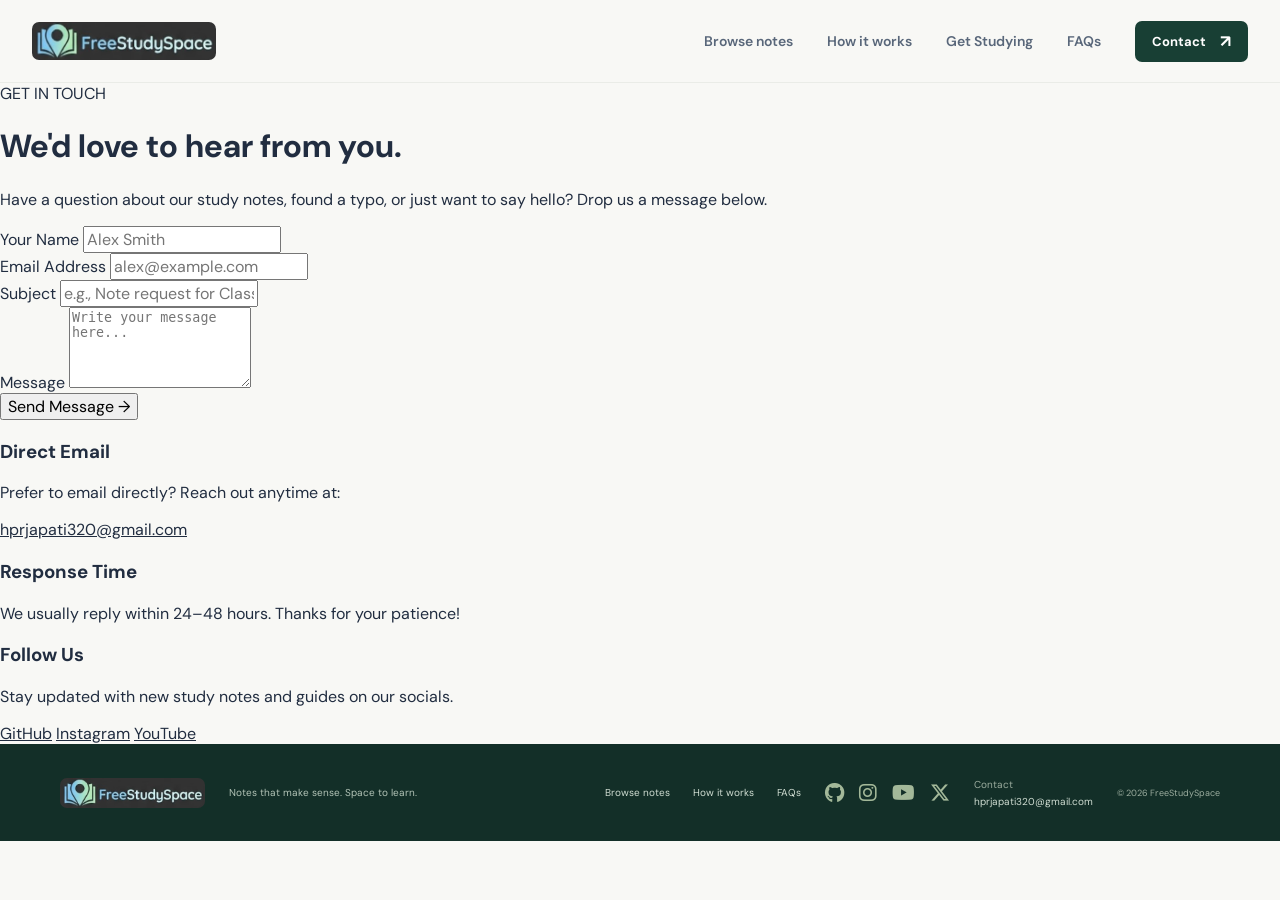
==== contact.html @ 7b33a217 "Added contact page" ====
<!DOCTYPE html>
<html lang="en">
<head>
    <meta charset="UTF-8">
    <meta name="viewport" content="width=device-width, initial-scale=1.0">
    <meta name="theme-color" content="#f8f8f5">
    <title>Contact Us — FreeStudySpace</title>
    <link rel="stylesheet" href="contact.css">
    <link rel="preconnect" href="https://fonts.googleapis.com">
    <link rel="stylesheet" href="https://cdnjs.cloudflare.com/ajax/libs/font-awesome/6.5.1/css/all.min.css">
    <link rel="preconnect" href="https://fonts.gstatic.com" crossorigin>
    <link
        href="https://fonts.googleapis.com/css2?family=DM+Sans:wght@400;500;600;700&family=Manrope:wght@400;500;600;700;800&display=swap"
        rel="stylesheet">
</head>
<body>

    <!-- Header / Navigation -->
    <a class="skip-link" href="#main">Skip to content</a>
    <header class="site-header" id="top">
        <div class="nav-shell">
            <a class="brand" href="#top" aria-label="FreeStudySpace home"><img src="FreeStudySpace.jpg"
                    alt="FreeStudySpace" width="400" height="100"></a>
            <button class="menu-toggle" type="button" aria-expanded="false" aria-controls="primary-navigation"
                aria-label="Open navigation"><span></span><span></span></button>
            <nav class="primary-navigation" id="primary-navigation" aria-label="Main navigation">
                <a href="index.html #notes">Browse notes</a>
                <a href="index.html #how-it-works">How it works</a>
                <a href="index.html #notes">Get Studying</a>
                <a href="index.html #faq">FAQs</a>
                <a class="nav-cta" href="contact.html">Contact<span aria-hidden="true">↗</span></a>
            </nav>
        </div>
    </header>

    <!-- Main Contact Section -->
    <main class="contact-main">
        <div class="container">
            
            <div class="contact-header">
                <span class="badge">GET IN TOUCH</span>
                <h1>We'd love to hear from you.</h1>
                <p>Have a question about our study notes, found a typo, or just want to say hello? Drop us a message below.</p>
            </div>

            <div class="contact-grid">
                
                <!-- Contact Form -->
                <div class="form-wrapper">
                    <form action="#" method="POST" class="contact-form">
                        <div class="form-group">
                            <label for="name">Your Name</label>
                            <input type="text" id="name" name="name" placeholder="Alex Smith" required>
                        </div>

                        <div class="form-group">
                            <label for="email">Email Address</label>
                            <input type="email" id="email" name="email" placeholder="alex@example.com" required>
                        </div>

                        <div class="form-group">
                            <label for="subject">Subject</label>
                            <input type="text" id="subject" name="subject" placeholder="e.g., Note request for Class 10 Math">
                        </div>

                        <div class="form-group">
                            <label for="message">Message</label>
                            <textarea id="message" name="message" rows="5" placeholder="Write your message here..." required></textarea>
                        </div>

                        <button type="submit" class="btn-primary">Send Message →</button>
                    </form>
                </div>

                <!-- Direct Info / Sidebar -->
                <div class="contact-info">
                    <div class="info-card">
                        <h3>Direct Email</h3>
                        <p>Prefer to email directly? Reach out anytime at:</p>
                        <a href="mailto:hprjapati320@gmail.com" class="email-link">hprjapati320@gmail.com</a>
                    </div>

                    <div class="info-card">
                        <h3>Response Time</h3>
                        <p>We usually reply within 24–48 hours. Thanks for your patience!</p>
                    </div>

                    <div class="info-card">
                        <h3>Follow Us</h3>
                        <p>Stay updated with new study notes and guides on our socials.</p>
                        <div class="social-icons">
                            <a href="#" aria-label="GitHub">GitHub</a>
                            <a href="#" aria-label="Instagram">Instagram</a>
                            <a href="#" aria-label="YouTube">YouTube</a>
                        </div>
                    </div>
                </div>

            </div>

        </div>
    </main>

    <!-- Footer -->
    <footer class="site-footer">
        <div class="footer-inner">
            <a class="brand footer-brand" href="#top" aria-label="FreeStudySpace home"><img src="FreeStudySpace.jpg"
                    alt="" width="400" height="100"></a>
            <p>Notes that make sense. Space to learn.</p>
            <nav aria-label="Footer navigation"><a href="#notes">Browse notes</a><a href="#how-it-works">How it
                    works</a><a href="#faq">FAQs</a></nav>
            <!-- Social Media Links -->
            <div class="footer-socials">
                <a href="https://github.com/HEMANT155350" target="_blank" aria-label="GitHub">
                    <i class="fa-brands fa-github"></i>
                </a>
                <a href="https://instagram.com/just.hemant_vibes" target="_blank" aria-label="Instagram">
                    <i class="fa-brands fa-instagram"></i>
                </a>
                <a href="https://youtube.com/@your-channel" target="_blank" aria-label="YouTube">
                    <i class="fa-brands fa-youtube"></i>
                </a>
                <a href="https://x.com/your-handle" target="_blank" aria-label="X (Twitter)">
                    <i class="fa-brands fa-x-twitter"></i>
                </a>
            </div>
            <div class="footer-contact">
                <span>Contact</span>
                <a href="mailto:hprjapati320@gmail.com">hprjapati320@gmail.com</a>
            </div>
            <span class="footer-copyright">© <span id="current-year">2026</span> FreeStudySpace</span>
        </div>
    </footer>
    <script src="app.js"></script>
</body>
</html>
---- contact.css ----
:root {
  color-scheme: light;
  --ink: #212d40;
  --ink-soft: #687488;
  --green: #326a56;
  --green-dark: #183f34;
  --lavender: #eae7f6;
  --paper: #f8f8f5;
  --white: #fff;
  --line: #e8eae5;
  --serif: "Manrope", "DM Sans", sans-serif;
  --sans: "DM Sans", sans-serif;
}

* {
  box-sizing: border-box;
}

html {
  scroll-behavior: smooth;
  scroll-padding-top: 92px;
}

body {
  margin: 0;
  color: var(--ink);
  background: var(--paper);
  font-family: var(--sans);
  -webkit-font-smoothing: antialiased;
}

a {
    color: inherit;
}

.skip-link {
  position: absolute;
  top: 8px;
  left: 8px;
  z-index: 20;
  padding: 10px 16px;
  transform: translateY(-150%);
  color: var(--white);
  background: var(--green-dark);
  border-radius: 6px;
}

.skip-link:focus {
  transform: translateY(0);
}

button,
input {
  font: inherit;
}

a,
button {
  -webkit-tap-highlight-color: transparent;
}

a:focus-visible,
button:focus-visible,
input:focus-visible,
select:focus-visible,
summary:focus-visible {
  outline: 3px solid #85bb9a;
  outline-offset: 3px;
  border-radius: 5px;
}

.visually-hidden {
  position: absolute;
  width: 1px;
  height: 1px;
  overflow: hidden;
  clip: rect(0, 0, 0, 0);
  white-space: nowrap;
  clip-path: inset(50%);
}

.section-wrap {
  width: min(1160px, calc(100% - 64px));
  margin-inline: auto;
}

.site-header {
  position: sticky;
  top: 0;
  z-index: 10;
  background: rgb(248 248 245 / 95%);
  border-bottom: 1px solid rgb(232 234 229 / 85%);
  backdrop-filter: blur(12px);
}

.nav-shell {
  width: min(1240px, calc(100% - 64px));
  height: 82px;
  margin: auto;
  display: flex;
  align-items: center;
  justify-content: space-between;
}

.brand {
  display: inline-flex;
  width: 184px;
  overflow: hidden;
  border-radius: 7px;
  background: #252829;
}

.brand img {
  display: block;
  width: 100%;
  height: auto;
}

.primary-navigation {
  display: flex;
  align-items: center;
  gap: 34px;
}

.primary-navigation>a:not(.nav-cta) {
  color: #59677a;
  font-size: 14px;
  font-weight: 600;
  text-decoration: none;
  transition: color .2s ease;
}

.primary-navigation>a:not(.nav-cta):hover,
.footer-inner nav a:hover {
  color: var(--green);
}

.nav-cta {
  display: inline-flex;
  align-items: center;
  gap: 14px;
  padding: 12px 17px;
  color: var(--white);
  background: var(--green-dark);
  border-radius: 7px;
  font-size: 13px;
  font-weight: 700;
  text-decoration: none;
  transition: background .2s ease, transform .2s ease;
}

.nav-cta:hover,
.button-primary:hover {
  background: #245b49;
  transform: translateY(-1px);
}

.nav-cta span {
  font-size: 17px;
  line-height: 1;
}

.menu-toggle {
  display: none;
}

@media (max-width: 640px) {
  html {
    scroll-padding-top: 74px;
  }
  .nav-shell {
    width: calc(100% - 36px);
    height: 68px;
  }
  .menu-toggle {
    display: flex;
    width: 42px;
    height: 42px;
    flex-direction: column;
    align-items: center;
    justify-content: center;
    gap: 6px;
    color: var(--ink);
    background: transparent;
    border: 1px solid #dce4dc;
    border-radius: 8px;
    cursor: pointer;
  }

  .menu-toggle span {
    width: 17px;
    height: 2px;
    background: currentColor;
    border-radius: 2px;
    transition: transform .2s ease;
  }

  .menu-toggle[aria-expanded="true"] span:first-child {
    transform: translateY(4px) rotate(45deg);
  }

  .menu-toggle[aria-expanded="true"] span:last-child {
    transform: translateY(-4px) rotate(-45deg);
  }

  .primary-navigation {
    position: absolute;
    top: 67px;
    right: 0;
    left: 0;
    display: none;
    align-items: stretch;
    gap: 0;
    padding: 9px 20px 19px;
    background: var(--paper);
    border-bottom: 1px solid var(--line);
    box-shadow: 0 14px 20px #1a3a2b0a;
  }

  .primary-navigation.is-open {
    display: flex;
    flex-direction: column;
  }

  .primary-navigation>a:not(.nav-cta) {
    padding: 14px 6px;
    border-bottom: 1px solid var(--line);
    font-size: 14px;
  }

  .nav-cta {
    justify-content: space-between;
    margin-top: 14px;
    padding: 14px 15px;
  }

  .footer-inner {
    width: calc(100% - 40px);
    min-height: 0;
    flex-wrap: wrap;
    justify-content: space-between;
    gap: 16px;
    padding-block: 21px;
  }

  .footer-brand {
    width: 133px;
  }

  .footer-inner>p {
    width: calc(100% - 150px);
    margin: 0;
    text-align: right;
  }

  .footer-inner nav {
    width: 100%;
    justify-content: space-between;
    gap: 10px;
    padding-block: 3px;
  }

  .footer-inner nav a {
    font-size: 10px;
  }

  .footer-contact {
    width: 100%;
    flex-direction: row;
    flex-wrap: wrap;
    gap: 6px;
  }

  .footer-copyright {
    width: 100%;
  }
}

@media (max-width: 900px) {

  .nav-shell {
    width: calc(100% - 48px);
    height: 74px;
  }

  .primary-navigation {
    gap: 22px;
  }

  .footer-inner {
    width: calc(100% - 48px);
  }
}

.site-footer {
  color: #e7eee8;
  background: #132f28;
}

.footer-inner {
  width: min(1160px, calc(100% - 64px));
  min-height: 97px;
  margin: auto;
  display: flex;
  align-items: center;
  justify-content: space-between;
  gap: 24px;
}

.footer-brand {
  width: 145px;
}

.footer-inner>p {
  margin: 0 auto 0 0;
  color: #b3c4b7;
  font-size: 10px;
}

.footer-inner nav {
  display: flex;
  gap: 23px;
}

.footer-inner nav a {
  color: #d0ddd2;
  font-size: 10px;
  text-decoration: none;
  transition: color .2s ease;
}

.footer-contact {
  display: flex;
  flex-direction: column;
  gap: 4px;
  font-size: 10px;
}

.footer-contact span {
  color: #9cad9f;
}

.footer-contact a {
  color: #d0ddd2;
  text-decoration: none;
  transition: color .2s ease;
}

.footer-contact a:hover {
  color: #fff;
}

.footer-copyright {
  color: #9cad9f;
  font-size: 9px;
}

/* Container Layout */
.footer-socials {
  display: flex;
  gap: 15px;
  align-items: center;
}

/* Social Icon Styling */
.footer-socials a {
  color: #a3b899;
  /* Light green/tint matching your color theme */
  font-size: 1.25rem;
  text-decoration: none;
  transition: color 0.2s ease-in-out, transform 0.2s ease-in-out;
}

/* Hover Effect */
.footer-socials a:hover {
  color: #ffffff;
  transform: translateY(-2px);
}

@media (prefers-reduced-motion: reduce) {

  *,
  *::before,
  *::after {
    scroll-behavior: auto !important;
    animation-duration: .01ms !important;
    animation-iteration-count: 1 !important;
    transition-duration: .01ms !important;
  }
}

@media (max-width: 380px) {

    .footer-inner {
        width: calc(100% - 32px);
    }
}
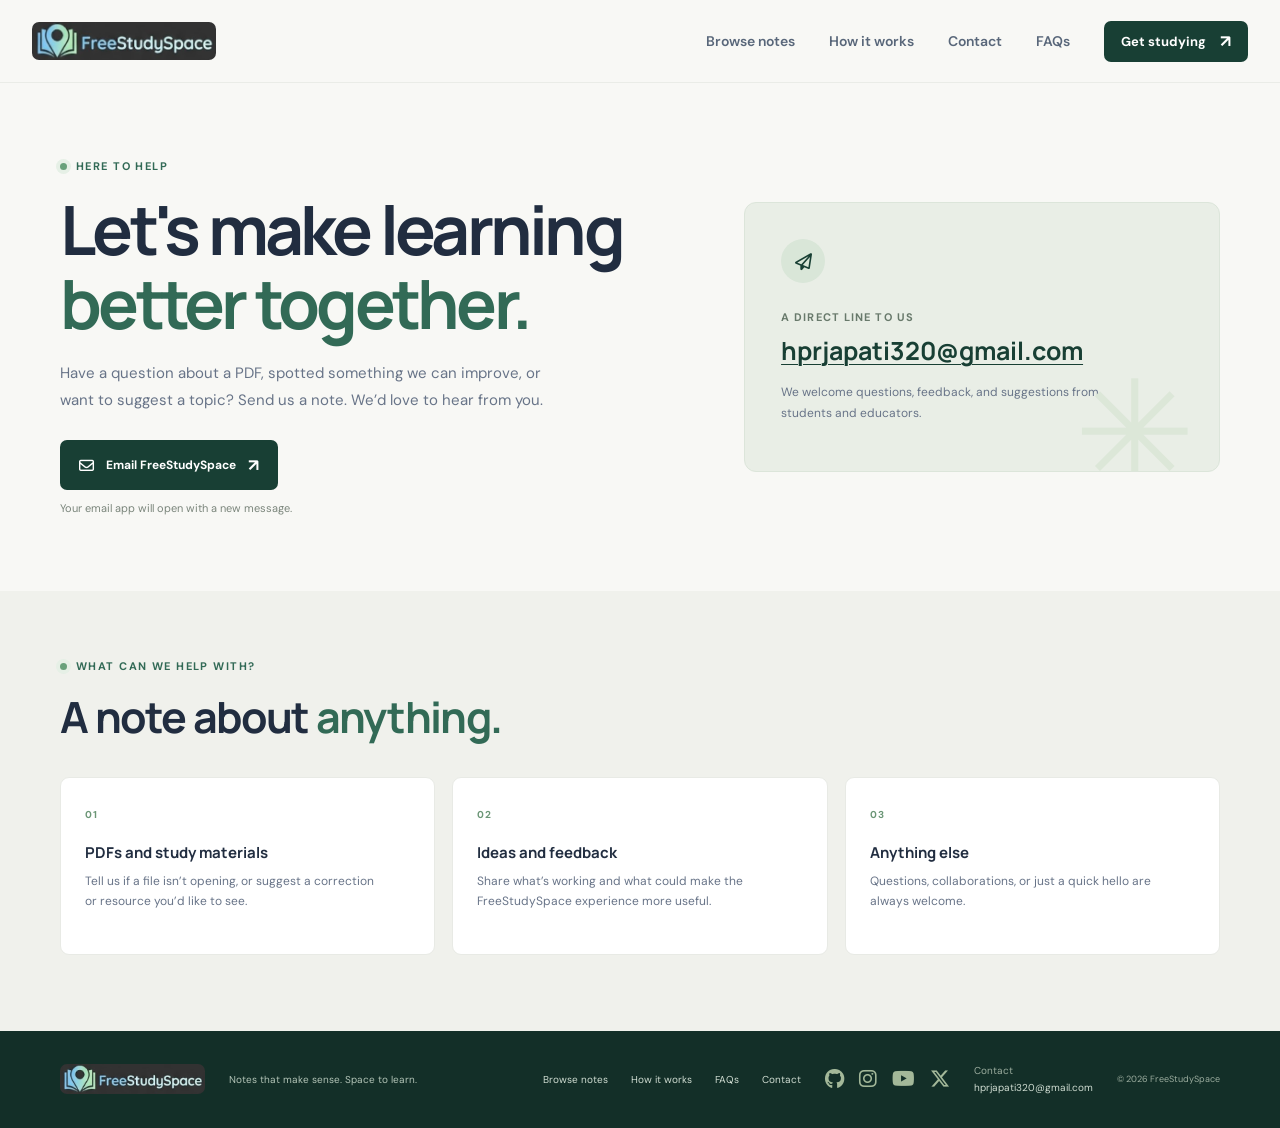
==== commit c0021c04: "Add responsive contact page Co-authored-by: Copilot App <223556219+Copilot@users.noreply.github.com>" ====
--- a/contact.html
+++ b/contact.html
@@ -1,128 +1,110 @@
-<!DOCTYPE html>
+<!doctype html>
 <html lang="en">
+
 <head>
     <meta charset="UTF-8">
-    <meta name="viewport" content="width=device-width, initial-scale=1.0">
+    <meta name="viewport" content="width=device-width, initial-scale=1">
     <meta name="theme-color" content="#f8f8f5">
-    <title>Contact Us — FreeStudySpace</title>
-    <link rel="stylesheet" href="contact.css">
+    <meta name="description"
+        content="Contact FreeStudySpace with questions, feedback, or suggestions for study notes and practical files.">
+    <title>Contact — FreeStudySpace</title>
     <link rel="preconnect" href="https://fonts.googleapis.com">
+    <link rel="preconnect" href="https://fonts.gstatic.com" crossorigin>
     <link rel="stylesheet" href="https://cdnjs.cloudflare.com/ajax/libs/font-awesome/6.5.1/css/all.min.css">
-    <link rel="preconnect" href="https://fonts.gstatic.com" crossorigin>
     <link
         href="https://fonts.googleapis.com/css2?family=DM+Sans:wght@400;500;600;700&family=Manrope:wght@400;500;600;700;800&display=swap"
         rel="stylesheet">
+    <link rel="stylesheet" href="index.css">
 </head>
+
 <body>
-
-    <!-- Header / Navigation -->
     <a class="skip-link" href="#main">Skip to content</a>
     <header class="site-header" id="top">
         <div class="nav-shell">
-            <a class="brand" href="#top" aria-label="FreeStudySpace home"><img src="FreeStudySpace.jpg"
+            <a class="brand" href="index.html" aria-label="FreeStudySpace home"><img src="FreeStudySpace.jpg"
                     alt="FreeStudySpace" width="400" height="100"></a>
             <button class="menu-toggle" type="button" aria-expanded="false" aria-controls="primary-navigation"
                 aria-label="Open navigation"><span></span><span></span></button>
             <nav class="primary-navigation" id="primary-navigation" aria-label="Main navigation">
-                <a href="index.html #notes">Browse notes</a>
-                <a href="index.html #how-it-works">How it works</a>
-                <a href="index.html #notes">Get Studying</a>
-                <a href="index.html #faq">FAQs</a>
-                <a class="nav-cta" href="contact.html">Contact<span aria-hidden="true">↗</span></a>
+                <a href="index.html#notes">Browse notes</a>
+                <a href="index.html#how-it-works">How it works</a>
+                <a href="contact.html" aria-current="page">Contact</a>
+                <a href="index.html#faq">FAQs</a>
+                <a class="nav-cta" href="index.html#notes">Get studying <span aria-hidden="true">↗</span></a>
             </nav>
         </div>
     </header>
 
-    <!-- Main Contact Section -->
-    <main class="contact-main">
-        <div class="container">
-            
-            <div class="contact-header">
-                <span class="badge">GET IN TOUCH</span>
-                <h1>We'd love to hear from you.</h1>
-                <p>Have a question about our study notes, found a typo, or just want to say hello? Drop us a message below.</p>
+    <main class="contact-main" id="main">
+        <section class="contact-hero section-wrap" aria-labelledby="contact-title">
+            <div class="contact-copy">
+                <p class="eyebrow"><span class="eyebrow-dot"></span> Here to help</p>
+                <h1 id="contact-title">Let's make learning <span>better together.</span></h1>
+                <p class="contact-intro">Have a question about a PDF, spotted something we can improve, or want to
+                    suggest a topic? Send us a note. We’d love to hear from you.</p>
+                <a class="button button-primary contact-email-button" href="mailto:hprjapati320@gmail.com">
+                    <i class="fa-regular fa-envelope" aria-hidden="true"></i>
+                    Email FreeStudySpace
+                    <span aria-hidden="true">↗</span>
+                </a>
+                <p class="contact-email-hint">Your email app will open with a new message.</p>
             </div>
+            <aside class="contact-card" aria-label="Contact email">
+                <span class="contact-icon" aria-hidden="true"><i class="fa-regular fa-paper-plane"></i></span>
+                <p class="contact-card-label">A direct line to us</p>
+                <a class="contact-address" href="mailto:hprjapati320@gmail.com">hprjapati320@gmail.com</a>
+                <p>We welcome questions, feedback, and suggestions from students and educators.</p>
+                <span class="contact-card-mark" aria-hidden="true">✳</span>
+            </aside>
+        </section>
 
-            <div class="contact-grid">
-                
-                <!-- Contact Form -->
-                <div class="form-wrapper">
-                    <form action="#" method="POST" class="contact-form">
-                        <div class="form-group">
-                            <label for="name">Your Name</label>
-                            <input type="text" id="name" name="name" placeholder="Alex Smith" required>
-                        </div>
-
-                        <div class="form-group">
-                            <label for="email">Email Address</label>
-                            <input type="email" id="email" name="email" placeholder="alex@example.com" required>
-                        </div>
-
-                        <div class="form-group">
-                            <label for="subject">Subject</label>
-                            <input type="text" id="subject" name="subject" placeholder="e.g., Note request for Class 10 Math">
-                        </div>
-
-                        <div class="form-group">
-                            <label for="message">Message</label>
-                            <textarea id="message" name="message" rows="5" placeholder="Write your message here..." required></textarea>
-                        </div>
-
-                        <button type="submit" class="btn-primary">Send Message →</button>
-                    </form>
+        <section class="contact-topics" aria-labelledby="topics-title">
+            <div class="section-wrap">
+                <div class="contact-topics-heading">
+                    <p class="eyebrow"><span class="eyebrow-dot"></span> What can we help with?</p>
+                    <h2 id="topics-title">A note about <span>anything.</span></h2>
                 </div>
-
-                <!-- Direct Info / Sidebar -->
-                <div class="contact-info">
-                    <div class="info-card">
-                        <h3>Direct Email</h3>
-                        <p>Prefer to email directly? Reach out anytime at:</p>
-                        <a href="mailto:hprjapati320@gmail.com" class="email-link">hprjapati320@gmail.com</a>
-                    </div>
-
-                    <div class="info-card">
-                        <h3>Response Time</h3>
-                        <p>We usually reply within 24–48 hours. Thanks for your patience!</p>
-                    </div>
-
-                    <div class="info-card">
-                        <h3>Follow Us</h3>
-                        <p>Stay updated with new study notes and guides on our socials.</p>
-                        <div class="social-icons">
-                            <a href="#" aria-label="GitHub">GitHub</a>
-                            <a href="#" aria-label="Instagram">Instagram</a>
-                            <a href="#" aria-label="YouTube">YouTube</a>
-                        </div>
-                    </div>
+                <div class="contact-topic-grid">
+                    <article class="contact-topic">
+                        <span aria-hidden="true">01</span>
+                        <h3>PDFs and study materials</h3>
+                        <p>Tell us if a file isn’t opening, or suggest a correction or resource you’d like to see.</p>
+                    </article>
+                    <article class="contact-topic">
+                        <span aria-hidden="true">02</span>
+                        <h3>Ideas and feedback</h3>
+                        <p>Share what’s working and what could make the FreeStudySpace experience more useful.</p>
+                    </article>
+                    <article class="contact-topic">
+                        <span aria-hidden="true">03</span>
+                        <h3>Anything else</h3>
+                        <p>Questions, collaborations, or just a quick hello are always welcome.</p>
+                    </article>
                 </div>
-
             </div>
-
-        </div>
+        </section>
     </main>
 
-    <!-- Footer -->
     <footer class="site-footer">
         <div class="footer-inner">
-            <a class="brand footer-brand" href="#top" aria-label="FreeStudySpace home"><img src="FreeStudySpace.jpg"
-                    alt="" width="400" height="100"></a>
+            <a class="brand footer-brand" href="index.html" aria-label="FreeStudySpace home"><img
+                    src="FreeStudySpace.jpg" alt="" width="400" height="100"></a>
             <p>Notes that make sense. Space to learn.</p>
-            <nav aria-label="Footer navigation"><a href="#notes">Browse notes</a><a href="#how-it-works">How it
-                    works</a><a href="#faq">FAQs</a></nav>
-            <!-- Social Media Links -->
+            <nav aria-label="Footer navigation">
+                <a href="index.html#notes">Browse notes</a>
+                <a href="index.html#how-it-works">How it works</a>
+                <a href="index.html#faq">FAQs</a>
+                <a href="contact.html" aria-current="page">Contact</a>
+            </nav>
             <div class="footer-socials">
-                <a href="https://github.com/HEMANT155350" target="_blank" aria-label="GitHub">
-                    <i class="fa-brands fa-github"></i>
-                </a>
-                <a href="https://instagram.com/just.hemant_vibes" target="_blank" aria-label="Instagram">
-                    <i class="fa-brands fa-instagram"></i>
-                </a>
-                <a href="https://youtube.com/@your-channel" target="_blank" aria-label="YouTube">
-                    <i class="fa-brands fa-youtube"></i>
-                </a>
-                <a href="https://x.com/your-handle" target="_blank" aria-label="X (Twitter)">
-                    <i class="fa-brands fa-x-twitter"></i>
-                </a>
+                <a href="https://github.com/HEMANT155350" target="_blank" rel="noopener noreferrer"
+                    aria-label="GitHub"><i class="fa-brands fa-github"></i></a>
+                <a href="https://instagram.com/hemant_prajapati_x_" target="_blank" rel="noopener noreferrer"
+                    aria-label="Instagram"><i class="fa-brands fa-instagram"></i></a>
+                <a href="https://youtube.com/@your-channel" target="_blank" rel="noopener noreferrer"
+                    aria-label="YouTube"><i class="fa-brands fa-youtube"></i></a>
+                <a href="https://x.com/your-handle" target="_blank" rel="noopener noreferrer" aria-label="X (Twitter)">
+                    <i class="fa-brands fa-x-twitter"></i></a>
             </div>
             <div class="footer-contact">
                 <span>Contact</span>
@@ -131,6 +113,7 @@
             <span class="footer-copyright">© <span id="current-year">2026</span> FreeStudySpace</span>
         </div>
     </footer>
-    <script src="app.js"></script>
+    <script src="app.js" defer></script>
 </body>
-</html>+
+</html>
--- a/index.css
+++ b/index.css
@@ -0,0 +1,2262 @@
+:root {
+  color-scheme: light;
+  --ink: #212d40;
+  --ink-soft: #687488;
+  --green: #326a56;
+  --green-dark: #183f34;
+  --lavender: #eae7f6;
+  --paper: #f8f8f5;
+  --white: #fff;
+  --line: #e8eae5;
+  --serif: "Manrope", "DM Sans", sans-serif;
+  --sans: "DM Sans", sans-serif;
+}
+
+* {
+  box-sizing: border-box;
+}
+
+html {
+  scroll-behavior: smooth;
+  scroll-padding-top: 92px;
+}
+
+body {
+  margin: 0;
+  color: var(--ink);
+  background: var(--paper);
+  font-family: var(--sans);
+  -webkit-font-smoothing: antialiased;
+}
+
+a {
+  color: inherit;
+}
+
+button,
+input {
+  font: inherit;
+}
+
+a,
+button {
+  -webkit-tap-highlight-color: transparent;
+}
+
+a:focus-visible,
+button:focus-visible,
+input:focus-visible,
+select:focus-visible,
+summary:focus-visible {
+  outline: 3px solid #85bb9a;
+  outline-offset: 3px;
+  border-radius: 5px;
+}
+
+.skip-link {
+  position: absolute;
+  top: 8px;
+  left: 8px;
+  z-index: 20;
+  padding: 10px 16px;
+  transform: translateY(-150%);
+  color: var(--white);
+  background: var(--green-dark);
+  border-radius: 6px;
+}
+
+.skip-link:focus {
+  transform: translateY(0);
+}
+
+.visually-hidden {
+  position: absolute;
+  width: 1px;
+  height: 1px;
+  overflow: hidden;
+  clip: rect(0, 0, 0, 0);
+  white-space: nowrap;
+  clip-path: inset(50%);
+}
+
+.section-wrap {
+  width: min(1160px, calc(100% - 64px));
+  margin-inline: auto;
+}
+
+.site-header {
+  position: sticky;
+  top: 0;
+  z-index: 10;
+  background: rgb(248 248 245 / 95%);
+  border-bottom: 1px solid rgb(232 234 229 / 85%);
+  backdrop-filter: blur(12px);
+}
+
+.nav-shell {
+  width: min(1240px, calc(100% - 64px));
+  height: 82px;
+  margin: auto;
+  display: flex;
+  align-items: center;
+  justify-content: space-between;
+}
+
+.brand {
+  display: inline-flex;
+  width: 184px;
+  overflow: hidden;
+  border-radius: 7px;
+  background: #252829;
+}
+
+.brand img {
+  display: block;
+  width: 100%;
+  height: auto;
+}
+
+.primary-navigation {
+  display: flex;
+  align-items: center;
+  gap: 34px;
+}
+
+.primary-navigation>a:not(.nav-cta) {
+  color: #59677a;
+  font-size: 14px;
+  font-weight: 600;
+  text-decoration: none;
+  transition: color .2s ease;
+}
+
+.primary-navigation>a:not(.nav-cta):hover,
+.footer-inner nav a:hover {
+  color: var(--green);
+}
+
+.nav-cta {
+  display: inline-flex;
+  align-items: center;
+  gap: 14px;
+  padding: 12px 17px;
+  color: var(--white);
+  background: var(--green-dark);
+  border-radius: 7px;
+  font-size: 13px;
+  font-weight: 700;
+  text-decoration: none;
+  transition: background .2s ease, transform .2s ease;
+}
+
+.nav-cta:hover,
+.button-primary:hover {
+  background: #245b49;
+  transform: translateY(-1px);
+}
+
+.nav-cta span {
+  font-size: 17px;
+  line-height: 1;
+}
+
+.menu-toggle {
+  display: none;
+}
+
+.hero {
+  min-height: 578px;
+  display: grid;
+  grid-template-columns: 1.03fr .97fr;
+  align-items: center;
+  gap: 40px;
+  padding-block: 66px 70px;
+}
+
+.hero-copy {
+  position: relative;
+  z-index: 1;
+  max-width: 565px;
+}
+
+.eyebrow {
+  display: flex;
+  align-items: center;
+  gap: 9px;
+  margin: 0 0 19px;
+  color: var(--green);
+  font-size: 11px;
+  font-weight: 700;
+  letter-spacing: .13em;
+  line-height: 1.4;
+  text-transform: uppercase;
+}
+
+.eyebrow-dot {
+  flex: 0 0 auto;
+  width: 7px;
+  height: 7px;
+  background: #69a17b;
+  border-radius: 50%;
+  box-shadow: 0 0 0 4px #e6f0e6;
+}
+
+h1,
+h2,
+h3,
+p {
+  margin-top: 0;
+}
+
+h1,
+h2,
+h3 {
+  font-family: var(--serif);
+}
+
+.hero h1 {
+  margin: 0;
+  font-size: clamp(55px, 6.1vw, 76px);
+  font-weight: 700;
+  letter-spacing: -.075em;
+  line-height: 1.03;
+}
+
+.hero h1 span,
+.section-heading h2 span,
+.faq-layout h2 span {
+  color: #6871a1;
+}
+
+.hero-description {
+  max-width: 470px;
+  margin: 22px 0 0;
+  color: var(--ink-soft);
+  font-size: 15px;
+  line-height: 1.8;
+}
+
+.search-form {
+  display: flex;
+  align-items: center;
+  gap: 10px;
+  max-width: 472px;
+  min-height: 59px;
+  margin-top: 27px;
+  padding: 6px 7px 6px 16px;
+  background: #fff;
+  border: 1px solid #e3e8e2;
+  border-radius: 9px;
+  box-shadow: 0 8px 24px #20372b08;
+}
+
+.search-icon {
+  position: relative;
+  flex: 0 0 17px;
+  width: 17px;
+  height: 17px;
+  border: 1.8px solid #829087;
+  border-radius: 50%;
+}
+
+.search-icon::after {
+  position: absolute;
+  right: -5px;
+  bottom: -3px;
+  width: 7px;
+  height: 1.7px;
+  content: "";
+  background: #829087;
+  transform: rotate(46deg);
+}
+
+.search-form input {
+  width: 100%;
+  min-width: 0;
+  padding: 10px 2px;
+  color: var(--ink);
+  background: transparent;
+  border: 0;
+  outline: 0;
+  font-size: 12px;
+}
+
+.search-form input::placeholder {
+  color: #98a198;
+}
+
+.search-form input:focus-visible {
+  outline: 0;
+}
+
+.search-form:focus-within {
+  border-color: #8caf95;
+  box-shadow: 0 0 0 3px #d9eadc;
+}
+
+.search-form button {
+  display: inline-flex;
+  flex: 0 0 auto;
+  min-height: 43px;
+  align-items: center;
+  gap: 12px;
+  padding-inline: 14px;
+  color: #fff;
+  background: var(--green-dark);
+  border: 0;
+  border-radius: 6px;
+  cursor: pointer;
+  font-size: 11px;
+  font-weight: 700;
+  transition: background .2s ease;
+}
+
+.search-form button:hover {
+  background: #285f4c;
+}
+
+.search-form button span {
+  font-size: 16px;
+}
+
+.hero-note {
+  display: flex;
+  align-items: center;
+  gap: 11px;
+  margin-top: 21px;
+}
+
+.hero-note p {
+  margin: 0;
+  color: #7b867f;
+  font-size: 10px;
+  line-height: 1.6;
+}
+
+.hero-note strong {
+  color: #36483e;
+  font-size: 11px;
+}
+
+.download-mark {
+  display: grid;
+  width: 31px;
+  height: 31px;
+  place-items: center;
+  color: #467858;
+  background: #e9f1e9;
+  border-radius: 50%;
+  font-size: 18px;
+}
+
+.hero-art {
+  position: relative;
+  isolation: isolate;
+  width: 100%;
+  height: 420px;
+}
+
+.hero-art::before {
+  position: absolute;
+  z-index: -2;
+  top: 24px;
+  left: 50%;
+  width: 365px;
+  height: 365px;
+  content: "";
+  background: #efedf6;
+  border-radius: 50%;
+  transform: translateX(-50%);
+}
+
+.hero-art::after {
+  position: absolute;
+  z-index: -1;
+  right: 13px;
+  bottom: 47px;
+  left: 5px;
+  height: 122px;
+  content: "";
+  background: #e2eadf;
+  border-radius: 50%;
+}
+
+.art-sun {
+  position: absolute;
+  top: 39px;
+  right: 75px;
+  width: 58px;
+  height: 58px;
+  background: #f2d9a9;
+  border-radius: 50%;
+}
+
+.art-spark {
+  position: absolute;
+  z-index: 3;
+  color: #829a76;
+}
+
+.spark-a {
+  top: 55px;
+  left: 75px;
+  font-size: 22px;
+}
+
+.spark-b {
+  right: 55px;
+  bottom: 135px;
+  color: #d39c70;
+  font-size: 20px;
+}
+
+.art-paper {
+  position: absolute;
+  top: 63px;
+  left: 50%;
+  width: 235px;
+  height: 294px;
+  background: #fff;
+  border: 1px solid #e8e6e0;
+  border-radius: 7px;
+  box-shadow: 0 20px 42px #28354816;
+}
+
+.paper-back {
+  padding: 24px;
+  transform: translateX(-44%) rotate(-9deg);
+  background: #e6edf0;
+}
+
+.paper-back i {
+  display: block;
+  height: 7px;
+  margin-bottom: 18px;
+  background: #c7d8d8;
+  border-radius: 4px;
+}
+
+.paper-back i:nth-child(2) {
+  width: 76%;
+}
+
+.paper-back i:nth-child(3) {
+  width: 89%;
+}
+
+.paper-main {
+  z-index: 2;
+  display: flex;
+  flex-direction: column;
+  align-items: flex-start;
+  padding: 31px 27px;
+  transform: translateX(-43%) rotate(4deg);
+}
+
+.paper-kicker {
+  color: #718274;
+  font-size: 8px;
+  font-weight: 700;
+  letter-spacing: .14em;
+}
+
+.paper-main strong {
+  margin-top: 25px;
+  color: #2d4438;
+  font-family: var(--serif);
+  font-size: 36px;
+  letter-spacing: -.07em;
+  line-height: 1.06;
+}
+
+.paper-line {
+  width: 100%;
+  height: 5px;
+  margin-top: 20px;
+  background: #e7ebe5;
+  border-radius: 4px;
+}
+
+.paper-line.short {
+  width: 68%;
+  margin-top: 9px;
+}
+
+.paper-chip {
+  margin-top: auto;
+  padding: 7px 9px;
+  color: #55725c;
+  background: #edf3eb;
+  border-radius: 4px;
+  font-size: 7px;
+  font-weight: 700;
+  letter-spacing: .09em;
+}
+
+.paper-mark {
+  position: absolute;
+  top: 29px;
+  right: 26px;
+  color: #90a887;
+  font-size: 19px;
+}
+
+.art-pencil {
+  position: absolute;
+  z-index: 3;
+  right: 56px;
+  bottom: 92px;
+  width: 13px;
+  height: 147px;
+  background: #d7a466;
+  border: 1px solid #c8975e;
+  border-radius: 8px 8px 2px 2px;
+  box-shadow: 2px 4px 8px #20382b20;
+  transform: rotate(27deg);
+}
+
+.art-pencil::before {
+  position: absolute;
+  top: -12px;
+  left: -1px;
+  width: 13px;
+  height: 19px;
+  content: "";
+  background: #e7c7a3;
+  clip-path: polygon(0 0, 100% 0, 50% 100%);
+}
+
+.art-pencil span {
+  position: absolute;
+  top: 16px;
+  left: 0;
+  width: 11px;
+  height: 10px;
+  background: #b9c7bb;
+}
+
+.art-cup {
+  position: absolute;
+  z-index: 3;
+  bottom: 74px;
+  left: 25px;
+  width: 53px;
+  height: 48px;
+  background: #f3f0e6;
+  border-radius: 4px 4px 16px 16px;
+  box-shadow: 3px 5px 9px #20382b12;
+}
+
+.art-cup::before {
+  position: absolute;
+  top: -4px;
+  left: -2px;
+  width: 57px;
+  height: 9px;
+  content: "";
+  background: #e6e3d8;
+  border-radius: 50%;
+}
+
+.art-cup span {
+  position: absolute;
+  top: 17px;
+  left: 12px;
+  width: 29px;
+  height: 3px;
+  background: #c9b89c;
+  border-radius: 5px;
+}
+
+.art-cup i {
+  position: absolute;
+  top: 10px;
+  right: -12px;
+  width: 15px;
+  height: 21px;
+  border: 4px solid #e9e6dc;
+  border-left: 0;
+  border-radius: 0 9px 9px 0;
+}
+
+.art-caption {
+  position: absolute;
+  z-index: 4;
+  right: -5px;
+  bottom: 52px;
+  display: flex;
+  align-items: center;
+  gap: 10px;
+  padding: 11px 14px;
+  background: #fff;
+  border: 1px solid #edf0eb;
+  border-radius: 9px;
+  box-shadow: 0 11px 29px #1c41300d;
+}
+
+.caption-icon {
+  display: grid;
+  width: 30px;
+  height: 30px;
+  place-items: center;
+  color: #4f8a69;
+  background: #eef5ed;
+  border-radius: 8px;
+  font-size: 16px;
+}
+
+.art-caption strong,
+.art-caption small {
+  display: block;
+  white-space: nowrap;
+}
+
+.art-caption strong {
+  font-size: 10px;
+}
+
+.art-caption small {
+  margin-top: 3px;
+  color: #839087;
+  font-size: 9px;
+}
+
+.benefits {
+  background: #f0f2ed;
+  border-block: 1px solid #e9ece6;
+}
+
+.benefit-inner {
+  width: min(1160px, calc(100% - 64px));
+  min-height: 104px;
+  margin: auto;
+  display: grid;
+  grid-template-columns: 1.05fr 1fr 1fr 1fr;
+  align-items: center;
+  gap: 30px;
+}
+
+.benefit-inner>p {
+  margin: 0;
+  color: #758277;
+  font-size: 12px;
+  line-height: 1.7;
+}
+
+.benefit-inner>p strong {
+  display: block;
+  color: var(--ink);
+  font-family: var(--serif);
+  font-size: 15px;
+}
+
+.benefit-inner>div {
+  display: flex;
+  align-items: center;
+  gap: 11px;
+}
+
+.benefit-icon {
+  display: grid;
+  flex: 0 0 auto;
+  width: 36px;
+  height: 36px;
+  place-items: center;
+  color: #4c7a5d;
+  background: #e0e9df;
+  border-radius: 50%;
+  font-size: 18px;
+}
+
+.benefit-inner>div strong,
+.benefit-inner>div small {
+  display: block;
+}
+
+.benefit-inner>div strong {
+  font-size: 11px;
+}
+
+.benefit-inner>div small {
+  margin-top: 4px;
+  color: #7b877f;
+  font-size: 9px;
+}
+
+.notes-section {
+  padding-block: 97px 98px;
+}
+
+.section-heading {
+  display: flex;
+  align-items: end;
+  justify-content: space-between;
+  gap: 48px;
+  margin-bottom: 30px;
+}
+
+.section-heading .eyebrow {
+  margin-bottom: 15px;
+}
+
+.section-heading h2,
+.how-copy h2,
+.faq-layout h2 {
+  margin: 0;
+  font-size: clamp(36px, 4vw, 48px);
+  font-weight: 700;
+  letter-spacing: -.06em;
+  line-height: 1.14;
+}
+
+.section-intro {
+  max-width: 343px;
+  margin: 0 0 4px;
+  color: #758093;
+  font-size: 13px;
+  line-height: 1.75;
+}
+
+.catalog-controls {
+  margin-bottom: 22px;
+}
+
+.result-count {
+  min-height: 14px;
+  margin: 12px 2px 0;
+  color: #879086;
+  font-size: 10px;
+}
+
+.notes-grid {
+  display: grid;
+  grid-template-columns: repeat(3, minmax(0, 1fr));
+  gap: 18px;
+}
+
+.note-card {
+  overflow: hidden;
+  background: #fff;
+  border: 1px solid #e8ebe7;
+  border-radius: 11px;
+  transition: transform .22s ease, box-shadow .22s ease;
+}
+
+.note-card:hover {
+  transform: translateY(-4px);
+  box-shadow: 0 15px 32px #27392b0d;
+}
+
+.note-art {
+  position: relative;
+  height: 166px;
+  overflow: hidden;
+}
+
+.art-label {
+  position: absolute;
+  right: 14px;
+  bottom: 13px;
+  padding: 6px 8px;
+  color: #556456;
+  background: #ffffffba;
+  border: 1px solid #ffffffce;
+  border-radius: 4px;
+  font-size: 8px;
+  font-weight: 700;
+  letter-spacing: .11em;
+  backdrop-filter: blur(5px);
+}
+
+.note-card-body {
+  padding: 17px 18px 18px;
+}
+
+.note-meta {
+  display: flex;
+  align-items: center;
+  justify-content: space-between;
+  gap: 10px;
+  color: #879087;
+  font-size: 8px;
+  font-weight: 700;
+  letter-spacing: .08em;
+}
+
+.subject-tag {
+  padding: 5px 7px;
+  border-radius: 4px;
+}
+
+.note-card h3 {
+  margin: 13px 0 6px;
+  font-size: 18px;
+  letter-spacing: -.04em;
+}
+
+.note-card-body>p {
+  min-height: 41px;
+  margin: 0;
+  color: #748074;
+  font-size: 11px;
+  line-height: 1.7;
+}
+
+.content-note {
+  margin: 19px 0 0;
+  color: #838c84;
+  font-size: 10px;
+  line-height: 1.6;
+}
+
+.empty-state {
+  padding: 43px 20px;
+  background: #fff;
+  border: 1px dashed #d7e0d7;
+  border-radius: 10px;
+  text-align: center;
+}
+
+.empty-state[hidden] {
+  display: none;
+}
+
+.empty-state>span {
+  display: inline-grid;
+  width: 39px;
+  height: 39px;
+  place-items: center;
+  color: #568265;
+  background: #eff4ed;
+  border-radius: 50%;
+  font-size: 24px;
+}
+
+.empty-state h3 {
+  margin: 13px 0 6px;
+  font-size: 19px;
+}
+
+.empty-state p {
+  margin: 0;
+  color: #79847b;
+  font-size: 12px;
+}
+
+.reset-search {
+  margin-top: 16px;
+  padding: 8px 13px;
+  color: #fff;
+  background: var(--green-dark);
+  border: 0;
+  border-radius: 5px;
+  cursor: pointer;
+  font-size: 11px;
+  font-weight: 700;
+}
+
+.how-section {
+  overflow: hidden;
+  color: #fff;
+  background: #173f34;
+}
+
+.how-layout {
+  min-height: 415px;
+  display: grid;
+  grid-template-columns: .9fr 1.1fr;
+  align-items: center;
+  gap: 92px;
+  padding-block: 70px;
+}
+
+.eyebrow-light {
+  color: #bdd7c0;
+}
+
+.eyebrow-light .eyebrow-dot {
+  background: #93c99e;
+  box-shadow: 0 0 0 4px #255344;
+}
+
+.how-copy h2 {
+  font-size: clamp(39px, 4vw, 49px);
+}
+
+.how-copy h2 span {
+  color: #a9d1b0;
+}
+
+.how-copy>p:not(.eyebrow) {
+  max-width: 355px;
+  margin: 18px 0 25px;
+  color: #c0d0c5;
+  font-size: 13px;
+  line-height: 1.8;
+}
+
+.button {
+  display: inline-flex;
+  min-height: 48px;
+  align-items: center;
+  justify-content: center;
+  gap: 19px;
+  padding: 0 17px;
+  border-radius: 7px;
+  font-size: 12px;
+  font-weight: 700;
+  text-decoration: none;
+  transition: background .2s ease, transform .2s ease;
+}
+
+.button-light {
+  color: var(--ink);
+  background: #f4f7f1;
+}
+
+.button-light:hover {
+  background: #e2eee2;
+  transform: translateY(-1px);
+}
+
+.button span {
+  font-size: 17px;
+  transition: transform .2s ease;
+}
+
+.button:hover span {
+  transform: translateX(3px);
+}
+
+.steps {
+  border-top: 1px solid #ffffff24;
+}
+
+.step {
+  min-height: 99px;
+  display: grid;
+  grid-template-columns: 41px 1fr 27px;
+  align-items: center;
+  gap: 16px;
+  border-bottom: 1px solid #ffffff24;
+}
+
+.step-number {
+  align-self: start;
+  padding-top: 24px;
+  color: #a9d1b0;
+  font-family: var(--serif);
+  font-size: 11px;
+  font-weight: 700;
+}
+
+.step h3 {
+  margin: 0 0 5px;
+  font-size: 14px;
+  letter-spacing: -.02em;
+}
+
+.step p {
+  max-width: 380px;
+  margin: 0;
+  color: #c0d0c5;
+  font-size: 11px;
+  line-height: 1.7;
+}
+
+.step-mark {
+  color: #a9d1b0;
+  font-size: 22px;
+  text-align: right;
+}
+
+.faq-section {
+  padding-block: 78px;
+  background: #f0f2ed;
+}
+
+.faq-layout {
+  display: grid;
+  grid-template-columns: .78fr 1.22fr;
+  gap: 90px;
+}
+
+.faq-layout h2 {
+  font-size: 40px;
+}
+
+.faq-list {
+  border-top: 1px solid #dfe5dc;
+}
+
+.faq-list details {
+  border-bottom: 1px solid #dfe5dc;
+}
+
+.faq-list summary {
+  position: relative;
+  display: flex;
+  min-height: 60px;
+  align-items: center;
+  justify-content: space-between;
+  gap: 18px;
+  color: #31463b;
+  cursor: pointer;
+  font-size: 12px;
+  font-weight: 700;
+  list-style: none;
+}
+
+.faq-list summary::-webkit-details-marker {
+  display: none;
+}
+
+.faq-list summary>span {
+  position: relative;
+  flex: 0 0 20px;
+  width: 20px;
+  height: 20px;
+  border: 1px solid #cbd9cc;
+  border-radius: 50%;
+}
+
+.faq-list summary>span::before,
+.faq-list summary>span::after {
+  position: absolute;
+  top: 8px;
+  left: 5px;
+  width: 8px;
+  height: 1px;
+  content: "";
+  background: #4f8061;
+  transition: transform .2s ease;
+}
+
+.faq-list summary>span::after {
+  transform: rotate(90deg);
+}
+
+.faq-list details[open] summary>span::after {
+  transform: rotate(0);
+}
+
+.faq-list details p {
+  max-width: 540px;
+  margin: -2px 36px 18px 0;
+  color: #6d7b71;
+  font-size: 11px;
+  line-height: 1.75;
+}
+
+.contact-main {
+  overflow: hidden;
+}
+
+.contact-hero {
+  min-height: 470px;
+  display: grid;
+  grid-template-columns: 1.1fr .9fr;
+  align-items: center;
+  gap: clamp(36px, 8vw, 104px);
+  padding-block: 76px;
+}
+
+.contact-copy {
+  max-width: 610px;
+}
+
+.contact-copy h1 {
+  margin-bottom: 20px;
+  font-size: clamp(44px, 5.4vw, 68px);
+  line-height: 1.08;
+  letter-spacing: -.055em;
+}
+
+.contact-copy h1 span,
+.contact-topics-heading h2 span {
+  color: var(--green);
+}
+
+.contact-intro {
+  max-width: 485px;
+  margin-bottom: 26px;
+  color: var(--ink-soft);
+  font-size: 15px;
+  line-height: 1.8;
+}
+
+.contact-email-button {
+  min-height: 50px;
+  gap: 12px;
+  padding-inline: 19px;
+  color: var(--white);
+  background: var(--green-dark);
+}
+
+.contact-email-button:hover {
+  color: var(--white);
+  background: #245b49;
+  transform: translateY(-1px);
+}
+
+.contact-email-button i {
+  font-size: 15px;
+}
+
+.contact-email-hint {
+  margin: 11px 0 0;
+  color: #7a857b;
+  font-size: 11px;
+}
+
+.contact-card {
+  position: relative;
+  min-height: 270px;
+  overflow: hidden;
+  padding: 36px;
+  background: #e9eee6;
+  border: 1px solid #dce5da;
+  border-radius: 12px;
+}
+
+.contact-icon {
+  width: 44px;
+  height: 44px;
+  display: grid;
+  place-items: center;
+  margin-bottom: 27px;
+  color: var(--green-dark);
+  background: #d9e6d8;
+  border-radius: 50%;
+  font-size: 17px;
+}
+
+.contact-card-label {
+  margin-bottom: 9px;
+  color: #68796b;
+  font-size: 11px;
+  font-weight: 700;
+  letter-spacing: .1em;
+  text-transform: uppercase;
+}
+
+.contact-address {
+  position: relative;
+  z-index: 1;
+  color: var(--green-dark);
+  font-family: var(--serif);
+  font-size: clamp(18px, 2.1vw, 25px);
+  font-weight: 700;
+  text-decoration-thickness: 1px;
+  text-underline-offset: 4px;
+  overflow-wrap: anywhere;
+}
+
+.contact-card>p:last-of-type {
+  max-width: 330px;
+  margin: 14px 0 0;
+  color: #687488;
+  font-size: 12px;
+  line-height: 1.7;
+}
+
+.contact-card-mark {
+  position: absolute;
+  right: 23px;
+  bottom: -36px;
+  color: #dce7d8;
+  font-size: 145px;
+  line-height: 1;
+}
+
+.contact-topics {
+  padding-block: 68px 76px;
+  background: #f0f1ec;
+}
+
+.contact-topics-heading {
+  margin-bottom: 31px;
+}
+
+.contact-topics-heading .eyebrow {
+  margin-bottom: 12px;
+}
+
+.contact-topics-heading h2 {
+  margin-bottom: 0;
+  font-size: clamp(31px, 3.7vw, 43px);
+  letter-spacing: -.04em;
+}
+
+.contact-topic-grid {
+  display: grid;
+  grid-template-columns: repeat(3, minmax(0, 1fr));
+  gap: 17px;
+}
+
+.contact-topic {
+  min-height: 178px;
+  padding: 24px;
+  background: var(--white);
+  border: 1px solid var(--line);
+  border-radius: 9px;
+}
+
+.contact-topic>span {
+  color: #6b9676;
+  font-size: 10px;
+  font-weight: 700;
+  letter-spacing: .1em;
+}
+
+.contact-topic h3 {
+  margin: 19px 0 8px;
+  font-size: 15px;
+}
+
+.contact-topic p {
+  max-width: 290px;
+  margin-bottom: 0;
+  color: var(--ink-soft);
+  font-size: 12px;
+  line-height: 1.7;
+}
+
+.site-footer {
+  color: #e7eee8;
+  background: #132f28;
+}
+
+.footer-inner {
+  width: min(1160px, calc(100% - 64px));
+  min-height: 97px;
+  margin: auto;
+  display: flex;
+  align-items: center;
+  justify-content: space-between;
+  gap: 24px;
+}
+
+.footer-brand {
+  width: 145px;
+}
+
+.footer-inner>p {
+  margin: 0 auto 0 0;
+  color: #b3c4b7;
+  font-size: 10px;
+}
+
+.footer-inner nav {
+  display: flex;
+  gap: 23px;
+}
+
+.footer-inner nav a {
+  color: #d0ddd2;
+  font-size: 10px;
+  text-decoration: none;
+  transition: color .2s ease;
+}
+
+.footer-contact {
+  display: flex;
+  flex-direction: column;
+  gap: 4px;
+  font-size: 10px;
+}
+
+.footer-contact span {
+  color: #9cad9f;
+}
+
+.footer-contact a {
+  color: #d0ddd2;
+  text-decoration: none;
+  transition: color .2s ease;
+}
+
+.footer-contact a:hover {
+  color: #fff;
+}
+
+.footer-copyright {
+  color: #9cad9f;
+  font-size: 9px;
+}
+
+@media (max-width: 900px) {
+
+  .section-wrap,
+  .benefit-inner {
+    width: min(100% - 48px, 720px);
+  }
+
+  .nav-shell {
+    width: calc(100% - 48px);
+    height: 74px;
+  }
+
+  .brand {
+    width: 165px;
+  }
+
+  .primary-navigation {
+    gap: 22px;
+  }
+
+  .hero {
+    min-height: 520px;
+    grid-template-columns: 1.04fr .96fr;
+    gap: 15px;
+    padding-block: 52px;
+  }
+
+  .hero h1 {
+    font-size: clamp(48px, 6.5vw, 62px);
+  }
+
+  .hero-art {
+    height: 370px;
+    transform: scale(.88);
+    transform-origin: center;
+  }
+
+  .benefit-inner {
+    grid-template-columns: 1fr 1fr;
+    gap: 20px 34px;
+    padding-block: 21px;
+  }
+
+  .section-heading {
+    align-items: start;
+    gap: 25px;
+  }
+
+  .section-intro {
+    max-width: 285px;
+    font-size: 12px;
+  }
+
+  .notes-grid {
+    gap: 12px;
+  }
+
+  .note-art {
+    height: 145px;
+  }
+
+  .note-card-body {
+    padding-inline: 14px;
+  }
+
+  .note-card-body>p {
+    min-height: 57px;
+  }
+
+  .how-layout {
+    gap: 40px;
+  }
+
+  .faq-layout {
+    gap: 45px;
+  }
+
+  .contact-hero {
+    gap: 36px;
+    padding-block: 62px;
+  }
+
+  .contact-card {
+    padding: 28px;
+  }
+
+  .footer-inner {
+    width: calc(100% - 48px);
+  }
+}
+
+@media (max-width: 640px) {
+  html {
+    scroll-padding-top: 74px;
+  }
+
+  .section-wrap,
+  .benefit-inner {
+    width: calc(100% - 40px);
+  }
+
+  .nav-shell {
+    width: calc(100% - 36px);
+    height: 68px;
+  }
+
+  .brand {
+    width: 154px;
+  }
+
+  .contact-hero {
+    min-height: 0;
+    grid-template-columns: 1fr;
+    gap: 31px;
+    padding-block: 49px 45px;
+  }
+
+  .contact-copy h1 {
+    max-width: 520px;
+    font-size: clamp(42px, 11vw, 58px);
+  }
+
+  .contact-intro {
+    font-size: 14px;
+  }
+
+  .contact-card {
+    min-height: 245px;
+    padding: 26px;
+  }
+
+  .contact-icon {
+    margin-bottom: 20px;
+  }
+
+  .contact-address {
+    font-size: clamp(19px, 5vw, 25px);
+  }
+
+  .contact-topics {
+    padding-block: 47px;
+  }
+
+  .contact-topic-grid {
+    grid-template-columns: 1fr;
+    gap: 11px;
+  }
+
+  .contact-topic {
+    min-height: 0;
+    padding: 20px;
+  }
+
+  .contact-topic h3 {
+    margin-top: 13px;
+  }
+
+  .menu-toggle {
+    display: flex;
+    width: 42px;
+    height: 42px;
+    flex-direction: column;
+    align-items: center;
+    justify-content: center;
+    gap: 6px;
+    color: var(--ink);
+    background: transparent;
+    border: 1px solid #dce4dc;
+    border-radius: 8px;
+    cursor: pointer;
+  }
+
+  .menu-toggle span {
+    width: 17px;
+    height: 2px;
+    background: currentColor;
+    border-radius: 2px;
+    transition: transform .2s ease;
+  }
+
+  .menu-toggle[aria-expanded="true"] span:first-child {
+    transform: translateY(4px) rotate(45deg);
+  }
+
+  .menu-toggle[aria-expanded="true"] span:last-child {
+    transform: translateY(-4px) rotate(-45deg);
+  }
+
+  .primary-navigation {
+    position: absolute;
+    top: 67px;
+    right: 0;
+    left: 0;
+    display: none;
+    align-items: stretch;
+    gap: 0;
+    padding: 9px 20px 19px;
+    background: var(--paper);
+    border-bottom: 1px solid var(--line);
+    box-shadow: 0 14px 20px #1a3a2b0a;
+  }
+
+  .primary-navigation.is-open {
+    display: flex;
+    flex-direction: column;
+  }
+
+  .primary-navigation>a:not(.nav-cta) {
+    padding: 14px 6px;
+    border-bottom: 1px solid var(--line);
+    font-size: 14px;
+  }
+
+  .nav-cta {
+    justify-content: space-between;
+    margin-top: 14px;
+    padding: 14px 15px;
+  }
+
+  .hero {
+    min-height: auto;
+    grid-template-columns: 1fr;
+    gap: 0;
+    padding-block: 54px 13px;
+  }
+
+  .hero-copy {
+    max-width: 510px;
+  }
+
+  .eyebrow {
+    margin-bottom: 16px;
+    font-size: 10px;
+  }
+
+  .hero h1 {
+    font-size: clamp(50px, 12vw, 66px);
+  }
+
+  .hero-description {
+    max-width: 440px;
+    margin-top: 16px;
+    font-size: 14px;
+    line-height: 1.75;
+  }
+
+  .search-form {
+    min-height: 55px;
+    margin-top: 22px;
+    padding-left: 12px;
+  }
+
+  .search-form input {
+    font-size: 11px;
+  }
+
+  .search-form button {
+    min-height: 41px;
+    gap: 8px;
+    padding-inline: 11px;
+    font-size: 10px;
+  }
+
+  .hero-note {
+    margin-top: 17px;
+  }
+
+  .hero-art {
+    width: min(100%, 410px);
+    height: 326px;
+    margin: 7px auto 0;
+    transform: scale(.87);
+    transform-origin: top center;
+  }
+
+  .benefit-inner {
+    min-height: 0;
+    grid-template-columns: 1fr 1fr;
+    gap: 19px 12px;
+    padding-block: 19px;
+  }
+
+  .benefit-inner>p {
+    grid-column: 1 / -1;
+    font-size: 11px;
+  }
+
+  .benefit-inner>p strong {
+    display: inline;
+    margin-left: 5px;
+    font-size: 14px;
+  }
+
+  .benefit-inner>div {
+    gap: 8px;
+  }
+
+  .benefit-icon {
+    width: 31px;
+    height: 31px;
+    font-size: 16px;
+  }
+
+  .benefit-inner>div strong {
+    font-size: 10px;
+  }
+
+  .benefit-inner>div small {
+    max-width: 125px;
+    font-size: 8px;
+    line-height: 1.5;
+  }
+
+  .notes-section {
+    padding-block: 68px 70px;
+  }
+
+  .section-heading {
+    display: block;
+    margin-bottom: 22px;
+  }
+
+  .section-heading h2,
+  .how-copy h2,
+  .faq-layout h2 {
+    font-size: clamp(35px, 9vw, 43px);
+  }
+
+  .section-intro {
+    max-width: 420px;
+    margin-top: 12px;
+    font-size: 12px;
+  }
+
+  .notes-grid {
+    grid-template-columns: 1fr;
+    gap: 13px;
+  }
+
+  .note-card {
+    display: grid;
+    grid-template-columns: .82fr 1.18fr;
+    min-height: 176px;
+  }
+
+  .note-art {
+    height: 100%;
+    min-height: 176px;
+  }
+
+  .note-card-body {
+    display: flex;
+    flex-direction: column;
+    justify-content: center;
+    padding: 13px 13px;
+  }
+
+  .note-meta {
+    font-size: 7px;
+  }
+
+  .subject-tag {
+    padding: 5px;
+    font-size: 7px;
+  }
+
+  .note-card h3 {
+    margin: 10px 0 5px;
+    font-size: 16px;
+    line-height: 1.2;
+  }
+
+  .note-card-body>p {
+    min-height: 0;
+    font-size: 10px;
+    line-height: 1.55;
+  }
+
+  .content-note {
+    font-size: 9px;
+  }
+
+  .how-layout {
+    grid-template-columns: 1fr;
+    gap: 31px;
+    padding-block: 58px;
+  }
+
+  .how-copy h2 {
+    font-size: 41px;
+  }
+
+  .how-copy>p:not(.eyebrow) {
+    max-width: 400px;
+  }
+
+  .step {
+    min-height: 94px;
+    grid-template-columns: 31px 1fr 20px;
+    gap: 10px;
+  }
+
+  .step-number {
+    padding-top: 23px;
+  }
+
+  .step h3 {
+    font-size: 13px;
+  }
+
+  .step p {
+    font-size: 10px;
+  }
+
+  .faq-section {
+    padding-block: 58px;
+  }
+
+  .faq-layout {
+    grid-template-columns: 1fr;
+    gap: 24px;
+  }
+
+  .faq-layout h2 {
+    font-size: 38px;
+  }
+
+  .faq-list summary {
+    min-height: 57px;
+    font-size: 11px;
+  }
+
+  .faq-list details p {
+    font-size: 10px;
+  }
+
+  .footer-inner {
+    width: calc(100% - 40px);
+    min-height: 0;
+    flex-wrap: wrap;
+    justify-content: space-between;
+    gap: 16px;
+    padding-block: 21px;
+  }
+
+  .footer-brand {
+    width: 133px;
+  }
+
+  .footer-inner>p {
+    width: calc(100% - 150px);
+    margin: 0;
+    text-align: right;
+  }
+
+  .footer-inner nav {
+    width: 100%;
+    justify-content: space-between;
+    gap: 10px;
+    padding-block: 3px;
+  }
+
+  .footer-inner nav a {
+    font-size: 10px;
+  }
+
+  .footer-contact {
+    width: 100%;
+    flex-direction: row;
+    flex-wrap: wrap;
+    gap: 6px;
+  }
+
+  .footer-copyright {
+    width: 100%;
+  }
+}
+
+@media (max-width: 380px) {
+
+  .section-wrap,
+  .benefit-inner {
+    width: calc(100% - 32px);
+  }
+
+  .hero {
+    padding-top: 46px;
+  }
+
+  .hero-art {
+    height: 300px;
+    transform: scale(.79);
+    transform-origin: top left;
+    width: 126%;
+    margin-bottom: -35px;
+  }
+
+  .search-form {
+    gap: 7px;
+  }
+
+  .search-form input {
+    font-size: 10px;
+  }
+
+  .search-form button {
+    padding-inline: 9px;
+    font-size: 9px;
+  }
+
+  .note-card {
+    grid-template-columns: .76fr 1.24fr;
+  }
+
+  .note-card-body {
+    padding-inline: 10px;
+  }
+
+  .note-meta {
+    gap: 5px;
+  }
+
+  .subject-tag {
+    font-size: 6px;
+  }
+
+  .footer-inner {
+    width: calc(100% - 32px);
+  }
+}
+
+@media (prefers-reduced-motion: reduce) {
+
+  *,
+  *::before,
+  *::after {
+    scroll-behavior: auto !important;
+    animation-duration: .01ms !important;
+    animation-iteration-count: 1 !important;
+    transition-duration: .01ms !important;
+  }
+}
+
+.catalog-controls {
+  display: grid;
+  grid-template-columns: repeat(5, minmax(115px, 1fr));
+  align-items: end;
+  gap: 12px;
+  margin-bottom: 14px;
+  padding: 17px;
+  background: #fff;
+  border: 1px solid #e6eae4;
+  border-radius: 10px;
+}
+
+.catalog-controls label {
+  display: grid;
+  gap: 7px;
+  color: #5c6c61;
+  font-size: 10px;
+  font-weight: 700;
+}
+
+.catalog-controls select {
+  width: 100%;
+  min-height: 40px;
+  padding: 0 30px 0 11px;
+  color: #34463b;
+  background: #f9faf7;
+  border: 1px solid #e1e7df;
+  border-radius: 6px;
+  font-size: 11px;
+}
+
+.result-count {
+  grid-column: 1 / -1;
+  min-height: auto;
+  margin: 0;
+  color: #7b877f;
+  font-size: 10px;
+}
+
+.catalog-message {
+  min-height: 0;
+  margin: 0;
+  color: #66786c;
+  font-size: 12px;
+  line-height: 1.65;
+}
+
+.catalog-message:not(:empty) {
+  margin: 0 0 14px;
+  padding: 10px 13px;
+  background: #edf3eb;
+  border-radius: 6px;
+}
+
+.catalog-message:empty {
+  display: none;
+}
+
+.catalog-message[data-state="error"] {
+  color: #743f35;
+  background: #f8ece8;
+}
+
+.noscript-message {
+  width: min(1160px, calc(100% - 64px));
+  margin: 18px auto;
+  padding: 12px;
+  color: #694d37;
+  background: #f5eee6;
+  border-radius: 6px;
+  font-size: 12px;
+}
+
+.notes-grid {
+  grid-template-columns: repeat(3, minmax(0, 1fr));
+  gap: 17px;
+}
+
+.note-card {
+  display: flex;
+  min-height: 250px;
+  flex-direction: column;
+}
+
+.note-card-body {
+  display: flex;
+  flex: 1;
+  flex-direction: column;
+  align-items: flex-start;
+  padding: 18px;
+}
+
+.note-card h3 {
+  margin: 13px 0 6px;
+  font-size: 17px;
+}
+
+.note-card-body>p {
+  min-height: 0;
+  margin: 0 0 15px;
+  color: #748074;
+  font-size: 11px;
+  line-height: 1.7;
+}
+
+.resource-tags {
+  display: flex;
+  flex-wrap: wrap;
+  gap: 6px;
+  margin-bottom: auto;
+  padding-bottom: 14px;
+}
+
+.resource-tag {
+  padding: 5px 7px;
+  color: #536c59;
+  background: #edf3eb;
+  border-radius: 4px;
+  font-size: 8px;
+  font-weight: 700;
+}
+
+.resource-tag.type-practical {
+  color: #765d8b;
+  background: #f1edf6;
+}
+
+.resource-actions {
+  display: flex;
+  width: 100%;
+  gap: 8px;
+}
+
+.resource-actions button,
+.resource-actions a {
+  display: inline-flex;
+  min-height: 39px;
+  flex: 1;
+  align-items: center;
+  justify-content: center;
+  gap: 7px;
+  padding: 0 9px;
+  border: 1px solid #dce7dc;
+  border-radius: 6px;
+  cursor: pointer;
+  font-size: 10px;
+  font-weight: 700;
+  text-decoration: none;
+}
+
+.preview-button {
+  color: #315b46;
+  background: #edf4eb;
+}
+
+.preview-button:hover {
+  background: #e2eee0;
+}
+
+.resource-download {
+  color: #fff;
+  background: var(--green-dark);
+  border-color: var(--green-dark) !important;
+}
+
+.resource-download:hover {
+  background: #245b49;
+}
+
+.resource-actions span {
+  font-size: 15px;
+}
+
+.empty-state {
+  margin-top: 14px;
+}
+
+.pdf-dialog {
+  width: min(1000px, calc(100% - 32px));
+  max-width: none;
+  height: min(88vh, 900px);
+  max-height: none;
+  padding: 0;
+  overflow: hidden;
+  color: var(--ink);
+  background: #f4f5f1;
+  border: 1px solid #dfe5dc;
+  border-radius: 12px;
+  box-shadow: 0 24px 90px #101b1766;
+}
+
+.pdf-dialog::backdrop {
+  background: #13231dcc;
+  backdrop-filter: blur(3px);
+}
+
+.pdf-dialog-header {
+  display: flex;
+  min-height: 92px;
+  align-items: center;
+  justify-content: space-between;
+  gap: 20px;
+  padding: 14px 20px;
+  background: #fff;
+  border-bottom: 1px solid #e4e9e2;
+}
+
+.pdf-dialog-header .eyebrow {
+  margin-bottom: 5px;
+  font-size: 8px;
+}
+
+.pdf-dialog-header h2 {
+  margin: 0;
+  font-size: 17px;
+  letter-spacing: -.03em;
+}
+
+.pdf-dialog-header>div:first-child>p:last-child {
+  margin: 4px 0 0;
+  color: #738075;
+  font-size: 10px;
+}
+
+.pdf-dialog-actions {
+  display: flex;
+  align-items: center;
+  gap: 12px;
+}
+
+.pdf-dialog-actions .button {
+  min-height: 39px;
+  padding-inline: 12px;
+  font-size: 10px;
+}
+
+.dialog-close {
+  display: grid;
+  width: 38px;
+  height: 38px;
+  place-items: center;
+  color: #526457;
+  background: #f2f5f0;
+  border: 1px solid #e1e8df;
+  border-radius: 50%;
+  cursor: pointer;
+  font-size: 25px;
+  line-height: 1;
+}
+
+.dialog-close:hover {
+  background: #e7eee5;
+}
+
+.pdf-dialog iframe {
+  display: block;
+  width: 100%;
+  height: calc(100% - 126px);
+  background: #69716d;
+  border: 0;
+}
+
+.pdf-fallback {
+  margin: 0;
+  padding: 9px 16px;
+  color: #69776d;
+  background: #fff;
+  font-size: 10px;
+  text-align: center;
+}
+
+.pdf-fallback a {
+  color: var(--green);
+  font-weight: 700;
+}
+
+.resource-art {
+  display: grid;
+  place-items: center;
+  background: radial-gradient(circle at 25% 25%, #ffffffa6 0 2px, transparent 3px), radial-gradient(circle at 72% 61%, #ffffff90 0 2px, transparent 3px), #e7eee5;
+}
+
+.resource-art::before,
+.resource-art::after {
+  position: absolute;
+  width: 125px;
+  height: 125px;
+  content: "";
+  border: 1px solid #78927a35;
+  border-radius: 50%;
+}
+
+.resource-art::after {
+  width: 88px;
+  height: 88px;
+}
+
+.resource-art-icon {
+  color: #57765e;
+  font-size: 47px;
+}
+
+.note-card:nth-child(4n + 2) .resource-art {
+  background-color: #eeebf7;
+}
+
+.note-card:nth-child(4n + 2) .resource-art-icon {
+  color: #66668e;
+}
+
+.note-card:nth-child(4n + 3) .resource-art {
+  background-color: #e8edf2;
+}
+
+.note-card:nth-child(4n + 3) .resource-art-icon {
+  color: #53748a;
+}
+
+.note-card:nth-child(4n + 4) .resource-art {
+  background-color: #f3ece4;
+}
+
+.note-card:nth-child(4n + 4) .resource-art-icon {
+  color: #9a754b;
+}
+
+.resource-art .art-label {
+  z-index: 1;
+}
+
+@media (max-width: 900px) {
+  .catalog-controls {
+    grid-template-columns: repeat(2, minmax(0, 1fr));
+  }
+
+  .notes-grid {
+    grid-template-columns: repeat(2, minmax(0, 1fr));
+  }
+}
+
+@media (max-width: 640px) {
+  .catalog-controls {
+    grid-template-columns: repeat(2, minmax(0, 1fr));
+    gap: 10px;
+    padding: 13px;
+  }
+
+  .notes-grid {
+    grid-template-columns: 1fr;
+    gap: 12px;
+  }
+
+  .note-card {
+    min-height: 0;
+  }
+
+  .note-card-body {
+    padding: 15px;
+  }
+
+  .resource-actions button,
+  .resource-actions a {
+    font-size: 9px;
+  }
+
+  .pdf-dialog {
+    width: calc(100% - 18px);
+    height: 92vh;
+  }
+
+  .pdf-dialog-header {
+    min-height: 82px;
+    gap: 8px;
+    padding: 10px;
+  }
+
+  .pdf-dialog-header h2 {
+    font-size: 14px;
+  }
+
+  .pdf-dialog-header>div:first-child>p:last-child {
+    max-width: 42vw;
+    font-size: 8px;
+  }
+
+  .pdf-dialog-actions {
+    gap: 6px;
+  }
+
+  .pdf-dialog-actions .button {
+    min-height: 36px;
+    gap: 6px;
+    padding-inline: 8px;
+    font-size: 9px;
+  }
+
+  .dialog-close {
+    width: 34px;
+    height: 34px;
+  }
+
+  .pdf-dialog iframe {
+    height: calc(100% - 116px);
+  }
+
+  .pdf-fallback {
+    padding: 8px;
+    font-size: 9px;
+  }
+}
+
+/* Container Layout */
+.footer-socials {
+  display: flex;
+  gap: 15px;
+  align-items: center;
+}
+
+/* Social Icon Styling */
+.footer-socials a {
+  color: #a3b899;
+  /* Light green/tint matching your color theme */
+  font-size: 1.25rem;
+  text-decoration: none;
+  transition: color 0.2s ease-in-out, transform 0.2s ease-in-out;
+}
+
+/* Hover Effect */
+.footer-socials a:hover {
+  color: #ffffff;
+  transform: translateY(-2px);
+}
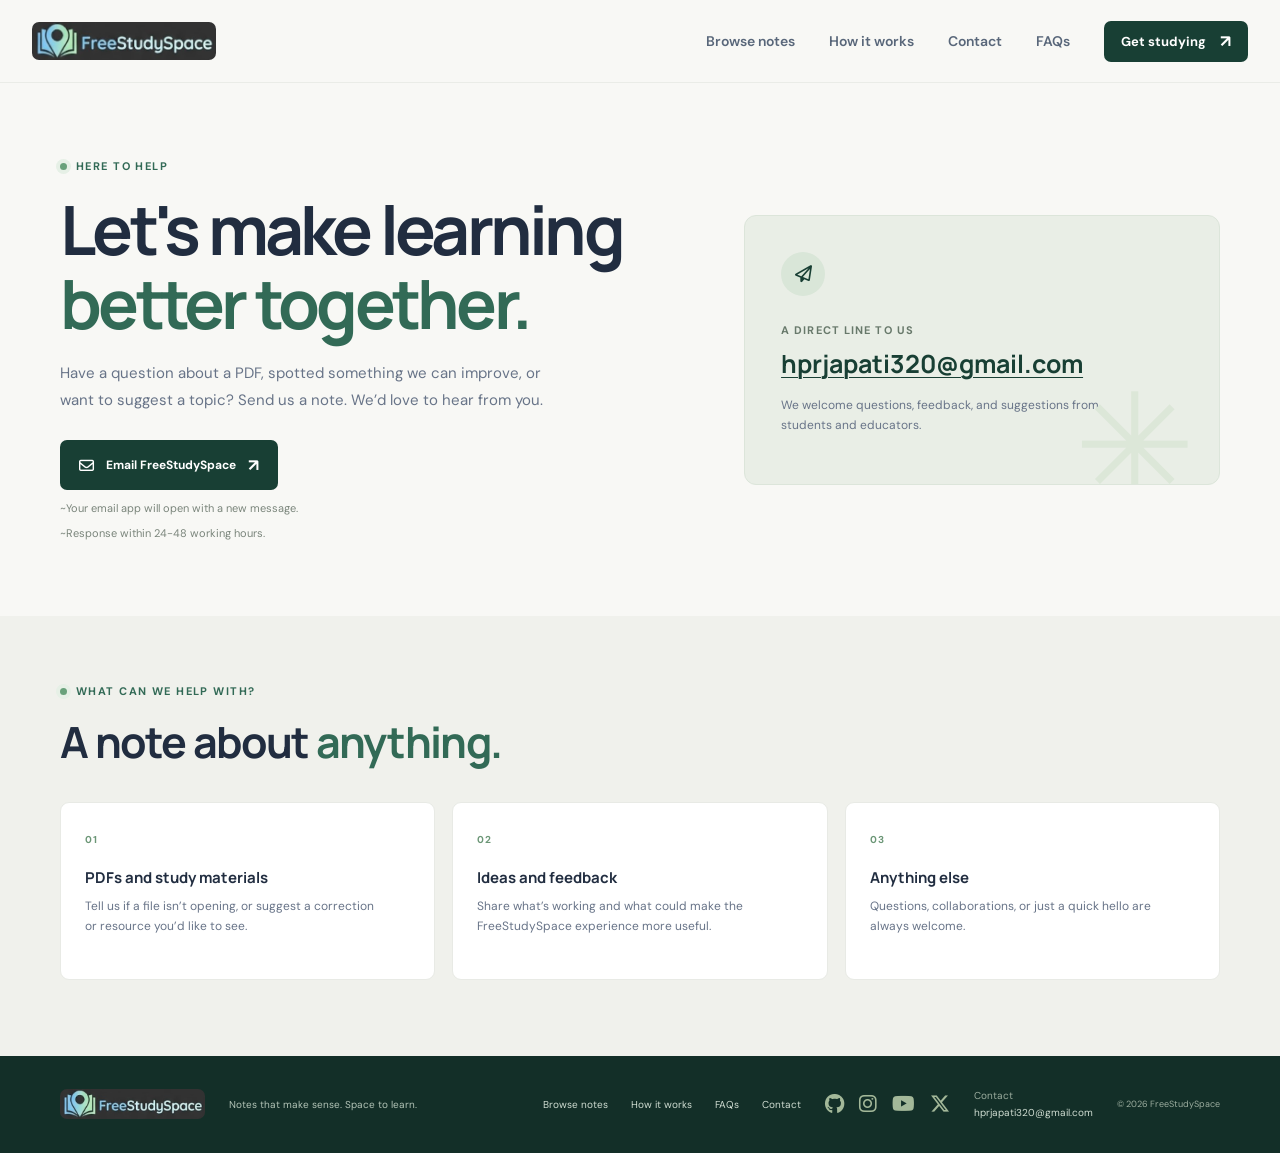
==== commit b71e0693: "updated" ====
--- a/contact.html
+++ b/contact.html
@@ -47,7 +47,8 @@
                     Email FreeStudySpace
                     <span aria-hidden="true">↗</span>
                 </a>
-                <p class="contact-email-hint">Your email app will open with a new message.</p>
+                <p class="contact-email-hint">~Your email app will open with a new message.</p>
+                <p class="contact-email-hint">~Response within 24-48 working hours.</p>
             </div>
             <aside class="contact-card" aria-label="Contact email">
                 <span class="contact-icon" aria-hidden="true"><i class="fa-regular fa-paper-plane"></i></span>
@@ -99,7 +100,7 @@
             <div class="footer-socials">
                 <a href="https://github.com/HEMANT155350" target="_blank" rel="noopener noreferrer"
                     aria-label="GitHub"><i class="fa-brands fa-github"></i></a>
-                <a href="https://instagram.com/hemant_prajapati_x_" target="_blank" rel="noopener noreferrer"
+                <a href="https://instagram.com/just.hemant_vibes" target="_blank" rel="noopener noreferrer"
                     aria-label="Instagram"><i class="fa-brands fa-instagram"></i></a>
                 <a href="https://youtube.com/@your-channel" target="_blank" rel="noopener noreferrer"
                     aria-label="YouTube"><i class="fa-brands fa-youtube"></i></a>
